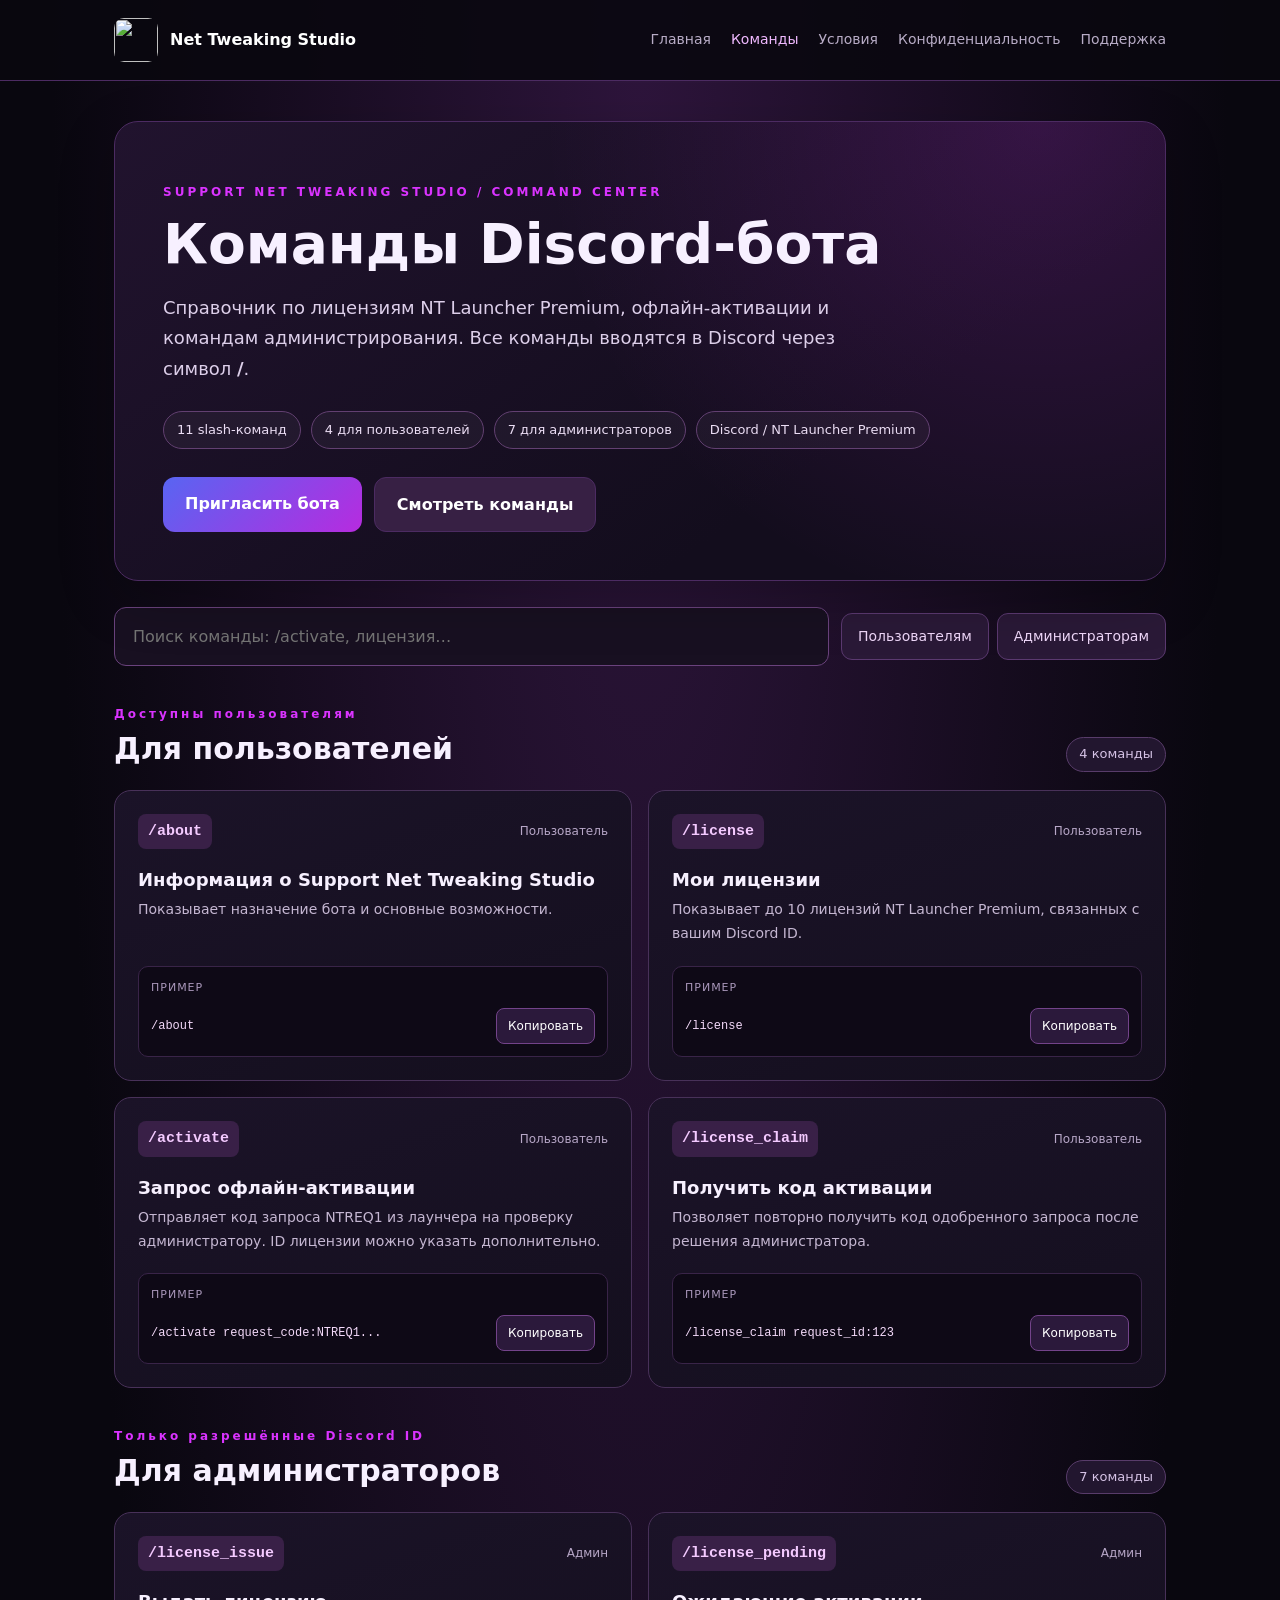
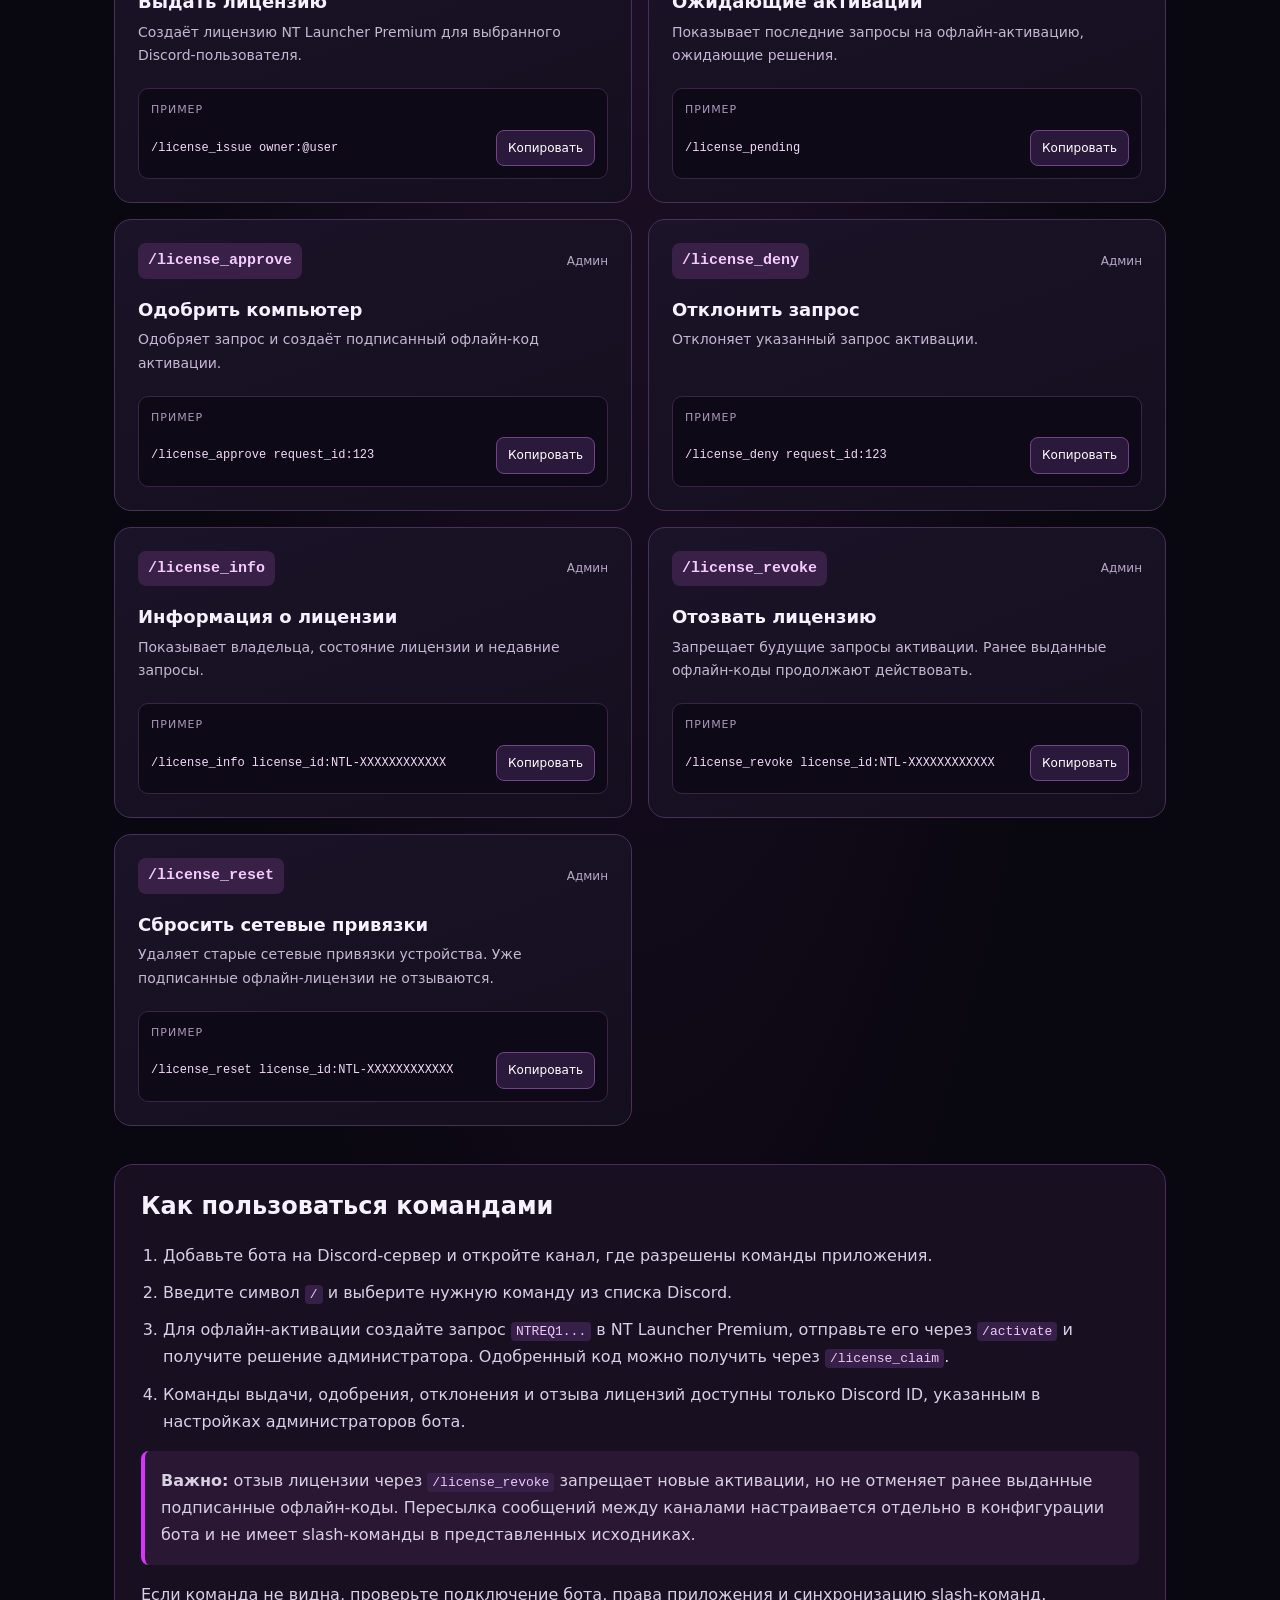
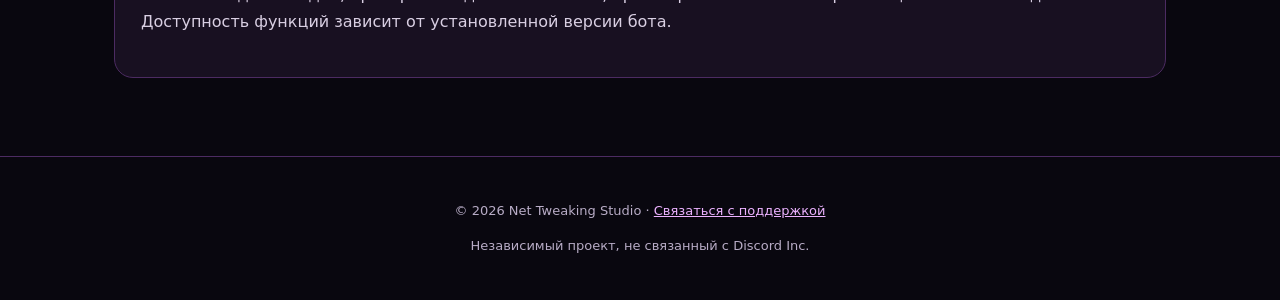
==== commands.html @ a276aeb9 "Add Discord slash command reference page" ====
<!doctype html>
<html lang="ru">
<head>
<meta charset="utf-8">
<meta name="viewport" content="width=device-width,initial-scale=1">
<meta name="description" content="Все slash-команды Discord-бота Support Net Tweaking Studio: лицензии, офлайн-активация и администрирование.">
<meta name="theme-color" content="#09070f">
<title>Команды Discord-бота | Support Net Tweaking Studio</title>
<link rel="icon" href="assets/logo.png">
<link rel="stylesheet" href="style.css">
<style>
/* Стили каталога команд. Основная тема сайта — в style.css */
.commands-intro{position:relative;overflow:hidden;border:1px solid var(--border);border-radius:24px;padding:clamp(24px,5vw,48px);background:radial-gradient(circle at 88% 0%,rgba(218,51,255,.16),transparent 48%),linear-gradient(145deg,#21132e,#130d1d 70%);box-shadow:0 18px 55px rgba(0,0,0,.22)}
.commands-intro h1{max-width:750px;margin:10px 0 14px;font-size:clamp(32px,5vw,55px);line-height:1.1}
.commands-intro .lead{max-width:740px;font-size:18px;color:#ddcfea}
.cmd-pills{display:flex;flex-wrap:wrap;gap:10px;margin-top:26px}
.cmd-pill{padding:7px 13px;border:1px solid #624071;border-radius:999px;color:#ebddf4;background:rgba(255,255,255,.04);font-size:13px}
.cmd-toolbar{display:flex;gap:12px;flex-wrap:wrap;align-items:center;justify-content:space-between;margin:26px 0}
.cmd-search{width:min(100%,480px);flex:1 1 240px;padding:15px 18px;border:1px solid #6a427d;background:#181021;color:white;border-radius:12px;font:inherit;outline:none}
.cmd-search:focus{border-color:var(--magenta);box-shadow:0 0 0 3px rgba(218,51,255,.16)}
.cmd-shortcuts{display:flex;flex-wrap:wrap;gap:8px}
.cmd-shortcuts a{display:inline-flex;padding:11px 16px;text-decoration:none;border-radius:11px;background:#2a1937;border:1px solid #5b3970;color:#f0d8fa;font-size:14px}
.cmd-shortcuts a:hover{background:#3d2251}
.cmd-section{margin:38px 0}
.cmd-section-heading{display:flex;align-items:end;justify-content:space-between;gap:12px;flex-wrap:wrap;margin-bottom:18px}
.cmd-section-heading h2{margin:4px 0;font-size:clamp(22px,3vw,30px)}
.cmd-section-heading .eyebrow{margin:0}
.cmd-count{font-size:13px;color:#d5c2e5;background:#22162f;border:1px solid #583c6a;padding:5px 12px;border-radius:30px}
.cmd-grid{display:grid;grid-template-columns:repeat(2,minmax(0,1fr));gap:16px}
.cmd-card{display:flex;flex-direction:column;min-width:0;padding:23px;border:1px solid #483159;background:linear-gradient(160deg,#1b1328,#140f1e);border-radius:17px}
.cmd-card:hover{border-color:#874ca1}
.cmd-card-top{display:flex;align-items:center;justify-content:space-between;flex-wrap:wrap;gap:10px}
.cmd-name{display:inline-block;padding:5px 10px;color:#f4caff;background:#392047;border-radius:8px;font-size:15px;font-weight:750}
.cmd-role{font-size:12px;color:#b7a7c7}
.cmd-card h3{font-size:18px;margin:19px 0 6px;line-height:1.35}
.cmd-card p{margin:0 0 20px;font-size:14px;color:#c5b7d2;flex:1}
.cmd-example{display:flex;align-items:center;flex-wrap:wrap;gap:10px;background:#0e0916;border:1px solid #392448;border-radius:10px;padding:12px}
.cmd-example span{display:block;flex-basis:100%;font-size:11px;letter-spacing:1px;text-transform:uppercase;color:#a997ba}
.cmd-example code{font-size:12px;color:#f4dafa;overflow-wrap:anywhere;flex:1}
.cmd-copy{border:1px solid #73438a;border-radius:8px;background:#2b193b;color:white;padding:7px 11px;cursor:pointer;font:inherit;font-size:12px}
.cmd-copy:hover{background:#4b2461}
.cmd-copy:focus-visible{outline:2px solid white;outline-offset:2px}
.cmd-help{background:#181021;border:1px solid var(--border);border-radius:19px;padding:26px;margin:38px 0}
.cmd-help h2{margin-top:0}
.cmd-help ol{padding-left:22px}
.cmd-help li{margin:10px 0}
.cmd-help code{background:#372047;color:#f0c6ff;border-radius:4px;padding:2px 5px}
.cmd-help a{overflow-wrap:anywhere}
.cmd-empty{color:#dabee7;padding:20px;background:#1d1429;border-radius:12px}
[hidden]{display:none!important}
@media(max-width:720px){.cmd-grid{grid-template-columns:1fr}.cmd-card{padding:18px}.cmd-toolbar{align-items:stretch}.cmd-shortcuts{width:100%}.cmd-shortcuts a{flex:1;justify-content:center}.cmd-example{align-items:flex-start}}
@media(prefers-reduced-motion:reduce){html{scroll-behavior:auto}}
</style>
</head>
<body>
<a href="#main" style="position:absolute;left:-9999px;top:auto" onfocus="this.style.left='12px'" onblur="this.style.left='-9999px'">Перейти к командам</a>
<header class="site-header">
<nav class="navigation" aria-label="Навигация">
<a class="brand" href="index.html"><img src="assets/logo.png" class="logo" alt="" width="44" height="44"><span>Net Tweaking Studio</span></a>
<div class="nav-links"><a href="index.html">Главная</a><a href="commands.html" aria-current="page" style="color:#f0b9ff">Команды</a><a href="terms.html">Условия</a><a href="privacy.html">Конфиденциальность</a><a href="support.html">Поддержка</a></div>
</nav>
</header>
<main class="container" id="main">
<section class="commands-intro">
<p class="eyebrow">SUPPORT NET TWEAKING STUDIO / COMMAND CENTER</p>
<h1>Команды Discord-бота</h1>
<p class="lead">Справочник по лицензиям NT Launcher Premium, офлайн-активации и командам администрирования. Все команды вводятся в Discord через символ <strong>/</strong>.</p>
<div class="cmd-pills"><span class="cmd-pill">11 slash-команд</span><span class="cmd-pill">4 для пользователей</span><span class="cmd-pill">7 для администраторов</span><span class="cmd-pill">Discord / NT Launcher Premium</span></div>
<div class="actions"><a class="button button-discord" href="https://discord.com/oauth2/authorize?client_id=1554139814817964043&amp;scope=bot%20applications.commands&amp;permissions=0" target="_blank" rel="noopener noreferrer">Пригласить бота</a><a class="button button-secondary" href="#users">Смотреть команды</a></div>
</section>
<div class="cmd-toolbar">
<input id="command-search" class="cmd-search" type="search" placeholder="Поиск команды: /activate, лицензия…" aria-label="Поиск по командам" autocomplete="off">
<nav class="cmd-shortcuts" aria-label="Разделы команд"><a href="#users">Пользователям</a><a href="#admins">Администраторам</a></nav>
</div>
<p id="command-results" class="cmd-empty" role="status" hidden>По вашему запросу команды не найдены.</p>
<section class="cmd-section" id="users" aria-labelledby="users-title">
<div class="cmd-section-heading"><div><p class="eyebrow">Доступны пользователям</p><h2 id="users-title">Для пользователей</h2></div><span class="cmd-count">4 команды</span></div>
<div class="cmd-grid"><article class="cmd-card" data-command-card data-search="/about информация о support net tweaking studio показывает назначение бота и основные возможности. /about">
<div class="cmd-card-top"><code class="cmd-name">/about</code><span class="cmd-role">Пользователь</span></div>
<h3>Информация о Support Net Tweaking Studio</h3><p>Показывает назначение бота и основные возможности.</p>
<div class="cmd-example"><span>Пример</span><code>/about</code><button class="cmd-copy" type="button" data-copy="/about" aria-label="Скопировать пример команды /about">Копировать</button></div>
</article>
<article class="cmd-card" data-command-card data-search="/license мои лицензии показывает до 10 лицензий nt launcher premium, связанных с вашим discord id. /license">
<div class="cmd-card-top"><code class="cmd-name">/license</code><span class="cmd-role">Пользователь</span></div>
<h3>Мои лицензии</h3><p>Показывает до 10 лицензий NT Launcher Premium, связанных с вашим Discord ID.</p>
<div class="cmd-example"><span>Пример</span><code>/license</code><button class="cmd-copy" type="button" data-copy="/license" aria-label="Скопировать пример команды /license">Копировать</button></div>
</article>
<article class="cmd-card" data-command-card data-search="/activate запрос офлайн-активации отправляет код запроса ntreq1 из лаунчера на проверку администратору. id лицензии можно указать дополнительно. /activate request_code:ntreq1...">
<div class="cmd-card-top"><code class="cmd-name">/activate</code><span class="cmd-role">Пользователь</span></div>
<h3>Запрос офлайн-активации</h3><p>Отправляет код запроса NTREQ1 из лаунчера на проверку администратору. ID лицензии можно указать дополнительно.</p>
<div class="cmd-example"><span>Пример</span><code>/activate request_code:NTREQ1...</code><button class="cmd-copy" type="button" data-copy="/activate request_code:NTREQ1..." aria-label="Скопировать пример команды /activate">Копировать</button></div>
</article>
<article class="cmd-card" data-command-card data-search="/license_claim получить код активации позволяет повторно получить код одобренного запроса после решения администратора. /license_claim request_id:123">
<div class="cmd-card-top"><code class="cmd-name">/license_claim</code><span class="cmd-role">Пользователь</span></div>
<h3>Получить код активации</h3><p>Позволяет повторно получить код одобренного запроса после решения администратора.</p>
<div class="cmd-example"><span>Пример</span><code>/license_claim request_id:123</code><button class="cmd-copy" type="button" data-copy="/license_claim request_id:123" aria-label="Скопировать пример команды /license_claim">Копировать</button></div>
</article></div></section>
<section class="cmd-section" id="admins" aria-labelledby="admins-title">
<div class="cmd-section-heading"><div><p class="eyebrow">Только разрешённые Discord ID</p><h2 id="admins-title">Для администраторов</h2></div><span class="cmd-count">7 команды</span></div>
<div class="cmd-grid"><article class="cmd-card" data-command-card data-search="/license_issue выдать лицензию создаёт лицензию nt launcher premium для выбранного discord-пользователя. /license_issue owner:@user">
<div class="cmd-card-top"><code class="cmd-name">/license_issue</code><span class="cmd-role">Админ</span></div>
<h3>Выдать лицензию</h3><p>Создаёт лицензию NT Launcher Premium для выбранного Discord-пользователя.</p>
<div class="cmd-example"><span>Пример</span><code>/license_issue owner:@user</code><button class="cmd-copy" type="button" data-copy="/license_issue owner:@user" aria-label="Скопировать пример команды /license_issue">Копировать</button></div>
</article>
<article class="cmd-card" data-command-card data-search="/license_pending ожидающие активации показывает последние запросы на офлайн-активацию, ожидающие решения. /license_pending">
<div class="cmd-card-top"><code class="cmd-name">/license_pending</code><span class="cmd-role">Админ</span></div>
<h3>Ожидающие активации</h3><p>Показывает последние запросы на офлайн-активацию, ожидающие решения.</p>
<div class="cmd-example"><span>Пример</span><code>/license_pending</code><button class="cmd-copy" type="button" data-copy="/license_pending" aria-label="Скопировать пример команды /license_pending">Копировать</button></div>
</article>
<article class="cmd-card" data-command-card data-search="/license_approve одобрить компьютер одобряет запрос и создаёт подписанный офлайн-код активации. /license_approve request_id:123">
<div class="cmd-card-top"><code class="cmd-name">/license_approve</code><span class="cmd-role">Админ</span></div>
<h3>Одобрить компьютер</h3><p>Одобряет запрос и создаёт подписанный офлайн-код активации.</p>
<div class="cmd-example"><span>Пример</span><code>/license_approve request_id:123</code><button class="cmd-copy" type="button" data-copy="/license_approve request_id:123" aria-label="Скопировать пример команды /license_approve">Копировать</button></div>
</article>
<article class="cmd-card" data-command-card data-search="/license_deny отклонить запрос отклоняет указанный запрос активации. /license_deny request_id:123">
<div class="cmd-card-top"><code class="cmd-name">/license_deny</code><span class="cmd-role">Админ</span></div>
<h3>Отклонить запрос</h3><p>Отклоняет указанный запрос активации.</p>
<div class="cmd-example"><span>Пример</span><code>/license_deny request_id:123</code><button class="cmd-copy" type="button" data-copy="/license_deny request_id:123" aria-label="Скопировать пример команды /license_deny">Копировать</button></div>
</article>
<article class="cmd-card" data-command-card data-search="/license_info информация о лицензии показывает владельца, состояние лицензии и недавние запросы. /license_info license_id:ntl-xxxxxxxxxxxx">
<div class="cmd-card-top"><code class="cmd-name">/license_info</code><span class="cmd-role">Админ</span></div>
<h3>Информация о лицензии</h3><p>Показывает владельца, состояние лицензии и недавние запросы.</p>
<div class="cmd-example"><span>Пример</span><code>/license_info license_id:NTL-XXXXXXXXXXXX</code><button class="cmd-copy" type="button" data-copy="/license_info license_id:NTL-XXXXXXXXXXXX" aria-label="Скопировать пример команды /license_info">Копировать</button></div>
</article>
<article class="cmd-card" data-command-card data-search="/license_revoke отозвать лицензию запрещает будущие запросы активации. ранее выданные офлайн-коды продолжают действовать. /license_revoke license_id:ntl-xxxxxxxxxxxx">
<div class="cmd-card-top"><code class="cmd-name">/license_revoke</code><span class="cmd-role">Админ</span></div>
<h3>Отозвать лицензию</h3><p>Запрещает будущие запросы активации. Ранее выданные офлайн-коды продолжают действовать.</p>
<div class="cmd-example"><span>Пример</span><code>/license_revoke license_id:NTL-XXXXXXXXXXXX</code><button class="cmd-copy" type="button" data-copy="/license_revoke license_id:NTL-XXXXXXXXXXXX" aria-label="Скопировать пример команды /license_revoke">Копировать</button></div>
</article>
<article class="cmd-card" data-command-card data-search="/license_reset сбросить сетевые привязки удаляет старые сетевые привязки устройства. уже подписанные офлайн-лицензии не отзываются. /license_reset license_id:ntl-xxxxxxxxxxxx">
<div class="cmd-card-top"><code class="cmd-name">/license_reset</code><span class="cmd-role">Админ</span></div>
<h3>Сбросить сетевые привязки</h3><p>Удаляет старые сетевые привязки устройства. Уже подписанные офлайн-лицензии не отзываются.</p>
<div class="cmd-example"><span>Пример</span><code>/license_reset license_id:NTL-XXXXXXXXXXXX</code><button class="cmd-copy" type="button" data-copy="/license_reset license_id:NTL-XXXXXXXXXXXX" aria-label="Скопировать пример команды /license_reset">Копировать</button></div>
</article></div></section>
<section class="cmd-help" aria-labelledby="help-heading">
<h2 id="help-heading">Как пользоваться командами</h2>
<ol>
<li>Добавьте бота на Discord-сервер и откройте канал, где разрешены команды приложения.</li>
<li>Введите символ <code>/</code> и выберите нужную команду из списка Discord.</li>
<li>Для офлайн-активации создайте запрос <code>NTREQ1...</code> в NT Launcher Premium, отправьте его через <code>/activate</code> и получите решение администратора. Одобренный код можно получить через <code>/license_claim</code>.</li>
<li>Команды выдачи, одобрения, отклонения и отзыва лицензий доступны только Discord ID, указанным в настройках администраторов бота.</li>
</ol>
<p class="notice"><strong>Важно:</strong> отзыв лицензии через <code>/license_revoke</code> запрещает новые активации, но не отменяет ранее выданные подписанные офлайн-коды. Пересылка сообщений между каналами настраивается отдельно в конфигурации бота и не имеет slash-команды в представленных исходниках.</p>
<p>Если команда не видна, проверьте подключение бота, права приложения и синхронизацию slash-команд. Доступность функций зависит от установленной версии бота.</p>
</section>
</main>
<footer class="site-footer"><p>© 2026 Net Tweaking Studio · <a href="support.html">Связаться с поддержкой</a></p><p>Независимый проект, не связанный с Discord Inc.</p></footer>
<script>
(function () {
  "use strict";
  var input = document.getElementById("command-search");
  var cards = Array.prototype.slice.call(document.querySelectorAll("[data-command-card]"));
  var empty = document.getElementById("command-results");
  var sections = Array.prototype.slice.call(document.querySelectorAll(".cmd-section"));
  function filterCommands() {
    var query = input.value.trim().toLocaleLowerCase("ru");
    var shown = 0;
    cards.forEach(function (card) {
      var visible = !query || card.getAttribute("data-search").indexOf(query) !== -1;
      card.hidden = !visible;
      if (visible) shown++;
    });
    sections.forEach(function (section) {
      section.hidden = !Array.prototype.some.call(section.querySelectorAll("[data-command-card]"), function (card) { return !card.hidden; });
    });
    empty.hidden = shown !== 0;
  }
  input.addEventListener("input", filterCommands);
  Array.prototype.forEach.call(document.querySelectorAll("[data-copy]"), function (button) {
    button.addEventListener("click", async function () {
      var value = button.getAttribute("data-copy");
      try {
        await navigator.clipboard.writeText(value);
        var previous = button.textContent;
        button.textContent = "Скопировано";
        button.setAttribute("aria-label", "Пример скопирован");
        button.blur();
        window.setTimeout(function () { button.textContent = previous; button.setAttribute("aria-label", "Скопировать пример команды"); }, 1800);
      } catch (error) {
        button.textContent = "Выделите код";
      }
    });
  });
}());
</script>
</body>
</html>
---- style.css ----
:root {
  color-scheme: dark;

  --background: #09070f;
  --surface: #171021;
  --surface-hover: #21132d;

  --magenta: #da33ff;
  --magenta-dark: #9822c4;

  --text: #f7f0ff;
  --muted: #b8acc6;
  --border: #4c2b62;
}

* {
  box-sizing: border-box;
}

html {
  scroll-behavior: smooth;
}

body {
  margin: 0;
  min-height: 100vh;
  font-family: system-ui, Arial, sans-serif;
  background:
    radial-gradient(
      ellipse at top,
      #2e153c 0%,
      var(--background) 65%
    );
  color: var(--text);
  line-height: 1.7;
}

a {
  color: #ecb2ff;
}

a:hover {
  color: white;
}

/* Навигация */

.site-header {
  border-bottom: 1px solid var(--border);
  background: rgba(9, 7, 15, 0.9);
}

.navigation {
  max-width: 1100px;
  margin: auto;
  padding: 18px 24px;

  display: flex;
  justify-content: space-between;
  align-items: center;
  gap: 20px;
  flex-wrap: wrap;
}

.brand {
  display: flex;
  align-items: center;
  gap: 12px;

  color: white;
  font-weight: 800;
  text-decoration: none;
}

.logo {
  width: 44px;
  height: 44px;
  object-fit: contain;
  border-radius: 10px;
}

.nav-links {
  display: flex;
  gap: 20px;
  flex-wrap: wrap;
}

.nav-links a {
  text-decoration: none;
  font-size: 14px;
  color: var(--muted);
}

.nav-links a:hover {
  color: var(--magenta);
}

/* Контент */

.container {
  max-width: 1100px;
  margin: 0 auto;
  padding: 40px 24px;
}

.hero {
  overflow: hidden;
  background: var(--surface);
  border: 1px solid var(--border);
  border-radius: 22px;
  box-shadow: 0 15px 60px rgba(0, 0, 0, 0.3);
}

.banner {
  background: black;
}

.banner img {
  display: block;
  width: 100%;
  height: auto;
}

.hero-content {
  padding: 36px;
}

.eyebrow {
  color: var(--magenta);
  font-size: 12px;
  letter-spacing: 3px;
  font-weight: 800;
}

h1 {
  margin-top: 10px;
  font-size: clamp(28px, 5vw, 46px);
  line-height: 1.2;
}

h2 {
  line-height: 1.3;
}

.subtitle {
  font-size: 19px;
  color: #e2c7ed;
}

p, li {
  color: #d9cfe3;
}

/* Кнопки */

.actions {
  display: flex;
  flex-wrap: wrap;
  gap: 12px;
  margin-top: 28px;
}

.button {
  display: inline-block;
  padding: 13px 22px;
  border-radius: 12px;

  color: white;
  font-weight: 700;
  text-decoration: none;
  text-align: center;

  transition: 0.2s ease;
}

.button-discord {
  background:
    linear-gradient(135deg, #5865f2, #b72bdf);
}

.button-discord:hover {
  color: white;
  transform: translateY(-2px);
  box-shadow: 0 0 24px rgba(218, 51, 255, 0.5);
}

.button-secondary {
  background: #372044;
  border: 1px solid var(--border);
}

.button-secondary:hover {
  color: white;
  background: #512763;
}

a:focus-visible {
  outline: 3px solid white;
  outline-offset: 4px;
}

/* Информационные блоки */

.info-grid {
  display: grid;
  grid-template-columns: repeat(3, 1fr);
  gap: 18px;
  margin-top: 30px;
}

.info-card,
.document {
  background: var(--surface);
  border: 1px solid var(--border);
  border-radius: 18px;
  padding: 28px;
}

.info-card:hover {
  background: var(--surface-hover);
}

.info-card h2 {
  font-size: 20px;
  margin-top: 0;
}

/* Юридические страницы */

.document {
  max-width: 900px;
  margin: 10px auto 40px;
}

.document h2 {
  margin-top: 32px;
  color: #f0c7ff;
}

.document ul {
  padding-left: 24px;
}

.notice {
  padding: 16px;
  border-left: 4px solid var(--magenta);
  background: #291733;
  border-radius: 8px;
}

/* Подвал */

.site-footer {
  text-align: center;
  padding: 30px 20px;
  border-top: 1px solid var(--border);
}

.site-footer p {
  font-size: 13px;
  color: var(--muted);
}

/* Телефоны */

@media (max-width: 768px) {

  .navigation {
    flex-direction: column;
    align-items: flex-start;
  }

  .info-grid {
    grid-template-columns: 1fr;
  }

  .hero-content {
    padding: 22px;
  }

  .container {
    padding: 20px 14px;
  }

  .actions {
    flex-direction: column;
  }

  .button {
    width: 100%;
  }

}
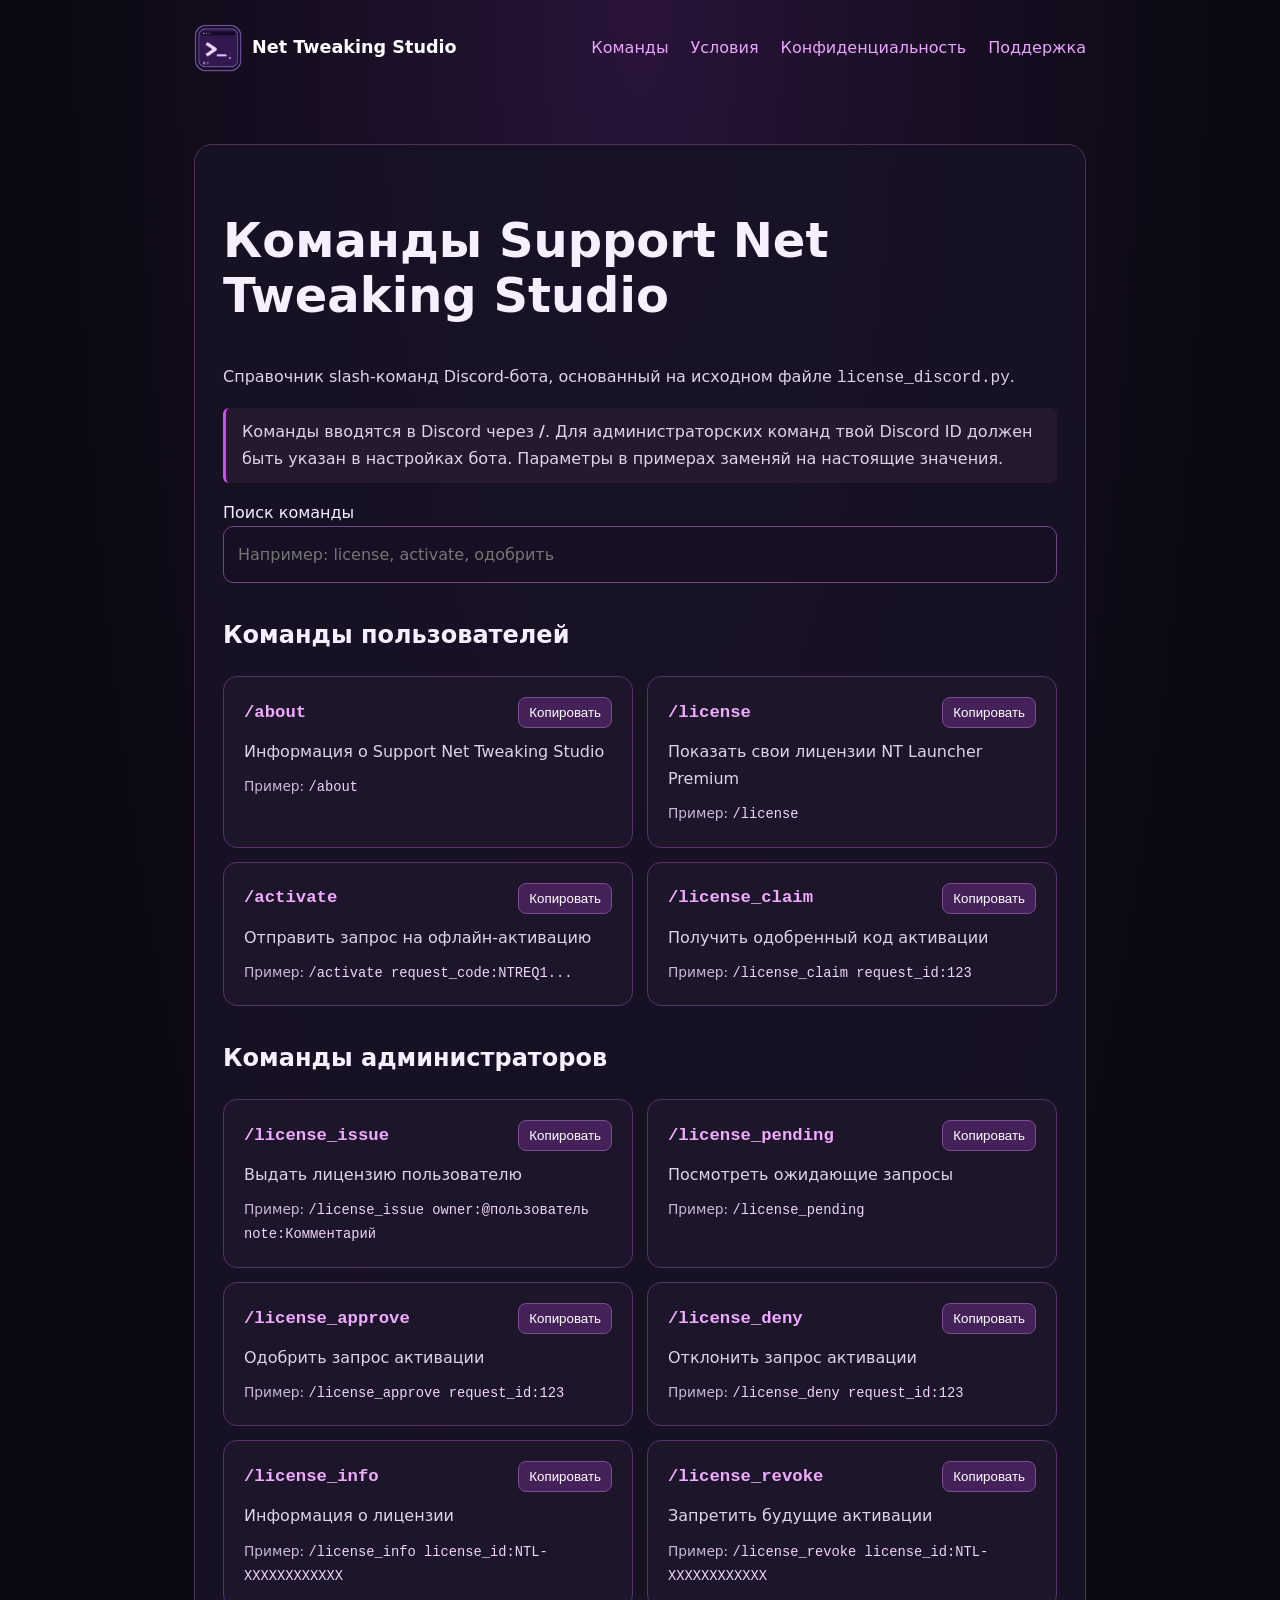
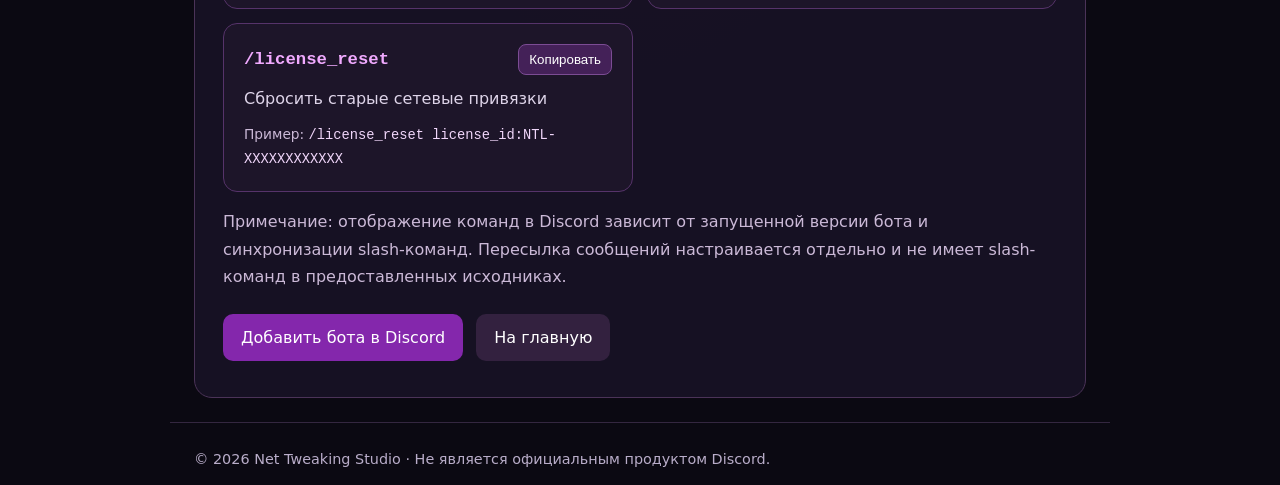
==== commit 474cfe38: "Add files via upload" ====
--- a/commands.html
+++ b/commands.html
@@ -1,187 +1,41 @@
 <!doctype html>
-<html lang="ru">
-<head>
-<meta charset="utf-8">
-<meta name="viewport" content="width=device-width,initial-scale=1">
-<meta name="description" content="Все slash-команды Discord-бота Support Net Tweaking Studio: лицензии, офлайн-активация и администрирование.">
-<meta name="theme-color" content="#09070f">
-<title>Команды Discord-бота | Support Net Tweaking Studio</title>
-<link rel="icon" href="assets/logo.png">
-<link rel="stylesheet" href="style.css">
+<html lang="ru"><head><meta charset="utf-8"><meta name="viewport" content="width=device-width,initial-scale=1">
+<meta name="description" content="Команды Discord-бота Support Net Tweaking Studio: лицензии, активация и администрирование.">
+<title>Команды бота — Support Net Tweaking Studio</title>
+<link rel="icon" href="assets/logo.png"><link rel="stylesheet" href="style.css">
 <style>
-/* Стили каталога команд. Основная тема сайта — в style.css */
-.commands-intro{position:relative;overflow:hidden;border:1px solid var(--border);border-radius:24px;padding:clamp(24px,5vw,48px);background:radial-gradient(circle at 88% 0%,rgba(218,51,255,.16),transparent 48%),linear-gradient(145deg,#21132e,#130d1d 70%);box-shadow:0 18px 55px rgba(0,0,0,.22)}
-.commands-intro h1{max-width:750px;margin:10px 0 14px;font-size:clamp(32px,5vw,55px);line-height:1.1}
-.commands-intro .lead{max-width:740px;font-size:18px;color:#ddcfea}
-.cmd-pills{display:flex;flex-wrap:wrap;gap:10px;margin-top:26px}
-.cmd-pill{padding:7px 13px;border:1px solid #624071;border-radius:999px;color:#ebddf4;background:rgba(255,255,255,.04);font-size:13px}
-.cmd-toolbar{display:flex;gap:12px;flex-wrap:wrap;align-items:center;justify-content:space-between;margin:26px 0}
-.cmd-search{width:min(100%,480px);flex:1 1 240px;padding:15px 18px;border:1px solid #6a427d;background:#181021;color:white;border-radius:12px;font:inherit;outline:none}
-.cmd-search:focus{border-color:var(--magenta);box-shadow:0 0 0 3px rgba(218,51,255,.16)}
-.cmd-shortcuts{display:flex;flex-wrap:wrap;gap:8px}
-.cmd-shortcuts a{display:inline-flex;padding:11px 16px;text-decoration:none;border-radius:11px;background:#2a1937;border:1px solid #5b3970;color:#f0d8fa;font-size:14px}
-.cmd-shortcuts a:hover{background:#3d2251}
-.cmd-section{margin:38px 0}
-.cmd-section-heading{display:flex;align-items:end;justify-content:space-between;gap:12px;flex-wrap:wrap;margin-bottom:18px}
-.cmd-section-heading h2{margin:4px 0;font-size:clamp(22px,3vw,30px)}
-.cmd-section-heading .eyebrow{margin:0}
-.cmd-count{font-size:13px;color:#d5c2e5;background:#22162f;border:1px solid #583c6a;padding:5px 12px;border-radius:30px}
-.cmd-grid{display:grid;grid-template-columns:repeat(2,minmax(0,1fr));gap:16px}
-.cmd-card{display:flex;flex-direction:column;min-width:0;padding:23px;border:1px solid #483159;background:linear-gradient(160deg,#1b1328,#140f1e);border-radius:17px}
-.cmd-card:hover{border-color:#874ca1}
-.cmd-card-top{display:flex;align-items:center;justify-content:space-between;flex-wrap:wrap;gap:10px}
-.cmd-name{display:inline-block;padding:5px 10px;color:#f4caff;background:#392047;border-radius:8px;font-size:15px;font-weight:750}
-.cmd-role{font-size:12px;color:#b7a7c7}
-.cmd-card h3{font-size:18px;margin:19px 0 6px;line-height:1.35}
-.cmd-card p{margin:0 0 20px;font-size:14px;color:#c5b7d2;flex:1}
-.cmd-example{display:flex;align-items:center;flex-wrap:wrap;gap:10px;background:#0e0916;border:1px solid #392448;border-radius:10px;padding:12px}
-.cmd-example span{display:block;flex-basis:100%;font-size:11px;letter-spacing:1px;text-transform:uppercase;color:#a997ba}
-.cmd-example code{font-size:12px;color:#f4dafa;overflow-wrap:anywhere;flex:1}
-.cmd-copy{border:1px solid #73438a;border-radius:8px;background:#2b193b;color:white;padding:7px 11px;cursor:pointer;font:inherit;font-size:12px}
-.cmd-copy:hover{background:#4b2461}
-.cmd-copy:focus-visible{outline:2px solid white;outline-offset:2px}
-.cmd-help{background:#181021;border:1px solid var(--border);border-radius:19px;padding:26px;margin:38px 0}
-.cmd-help h2{margin-top:0}
-.cmd-help ol{padding-left:22px}
-.cmd-help li{margin:10px 0}
-.cmd-help code{background:#372047;color:#f0c6ff;border-radius:4px;padding:2px 5px}
-.cmd-help a{overflow-wrap:anywhere}
-.cmd-empty{color:#dabee7;padding:20px;background:#1d1429;border-radius:12px}
-[hidden]{display:none!important}
-@media(max-width:720px){.cmd-grid{grid-template-columns:1fr}.cmd-card{padding:18px}.cmd-toolbar{align-items:stretch}.cmd-shortcuts{width:100%}.cmd-shortcuts a{flex:1;justify-content:center}.cmd-example{align-items:flex-start}}
-@media(prefers-reduced-motion:reduce){html{scroll-behavior:auto}}
-</style>
-</head>
-<body>
-<a href="#main" style="position:absolute;left:-9999px;top:auto" onfocus="this.style.left='12px'" onblur="this.style.left='-9999px'">Перейти к командам</a>
-<header class="site-header">
-<nav class="navigation" aria-label="Навигация">
-<a class="brand" href="index.html"><img src="assets/logo.png" class="logo" alt="" width="44" height="44"><span>Net Tweaking Studio</span></a>
-<div class="nav-links"><a href="index.html">Главная</a><a href="commands.html" aria-current="page" style="color:#f0b9ff">Команды</a><a href="terms.html">Условия</a><a href="privacy.html">Конфиденциальность</a><a href="support.html">Поддержка</a></div>
-</nav>
-</header>
-<main class="container" id="main">
-<section class="commands-intro">
-<p class="eyebrow">SUPPORT NET TWEAKING STUDIO / COMMAND CENTER</p>
-<h1>Команды Discord-бота</h1>
-<p class="lead">Справочник по лицензиям NT Launcher Premium, офлайн-активации и командам администрирования. Все команды вводятся в Discord через символ <strong>/</strong>.</p>
-<div class="cmd-pills"><span class="cmd-pill">11 slash-команд</span><span class="cmd-pill">4 для пользователей</span><span class="cmd-pill">7 для администраторов</span><span class="cmd-pill">Discord / NT Launcher Premium</span></div>
-<div class="actions"><a class="button button-discord" href="https://discord.com/oauth2/authorize?client_id=1554139814817964043&amp;scope=bot%20applications.commands&amp;permissions=0" target="_blank" rel="noopener noreferrer">Пригласить бота</a><a class="button button-secondary" href="#users">Смотреть команды</a></div>
-</section>
-<div class="cmd-toolbar">
-<input id="command-search" class="cmd-search" type="search" placeholder="Поиск команды: /activate, лицензия…" aria-label="Поиск по командам" autocomplete="off">
-<nav class="cmd-shortcuts" aria-label="Разделы команд"><a href="#users">Пользователям</a><a href="#admins">Администраторам</a></nav>
-</div>
-<p id="command-results" class="cmd-empty" role="status" hidden>По вашему запросу команды не найдены.</p>
-<section class="cmd-section" id="users" aria-labelledby="users-title">
-<div class="cmd-section-heading"><div><p class="eyebrow">Доступны пользователям</p><h2 id="users-title">Для пользователей</h2></div><span class="cmd-count">4 команды</span></div>
-<div class="cmd-grid"><article class="cmd-card" data-command-card data-search="/about информация о support net tweaking studio показывает назначение бота и основные возможности. /about">
-<div class="cmd-card-top"><code class="cmd-name">/about</code><span class="cmd-role">Пользователь</span></div>
-<h3>Информация о Support Net Tweaking Studio</h3><p>Показывает назначение бота и основные возможности.</p>
-<div class="cmd-example"><span>Пример</span><code>/about</code><button class="cmd-copy" type="button" data-copy="/about" aria-label="Скопировать пример команды /about">Копировать</button></div>
-</article>
-<article class="cmd-card" data-command-card data-search="/license мои лицензии показывает до 10 лицензий nt launcher premium, связанных с вашим discord id. /license">
-<div class="cmd-card-top"><code class="cmd-name">/license</code><span class="cmd-role">Пользователь</span></div>
-<h3>Мои лицензии</h3><p>Показывает до 10 лицензий NT Launcher Premium, связанных с вашим Discord ID.</p>
-<div class="cmd-example"><span>Пример</span><code>/license</code><button class="cmd-copy" type="button" data-copy="/license" aria-label="Скопировать пример команды /license">Копировать</button></div>
-</article>
-<article class="cmd-card" data-command-card data-search="/activate запрос офлайн-активации отправляет код запроса ntreq1 из лаунчера на проверку администратору. id лицензии можно указать дополнительно. /activate request_code:ntreq1...">
-<div class="cmd-card-top"><code class="cmd-name">/activate</code><span class="cmd-role">Пользователь</span></div>
-<h3>Запрос офлайн-активации</h3><p>Отправляет код запроса NTREQ1 из лаунчера на проверку администратору. ID лицензии можно указать дополнительно.</p>
-<div class="cmd-example"><span>Пример</span><code>/activate request_code:NTREQ1...</code><button class="cmd-copy" type="button" data-copy="/activate request_code:NTREQ1..." aria-label="Скопировать пример команды /activate">Копировать</button></div>
-</article>
-<article class="cmd-card" data-command-card data-search="/license_claim получить код активации позволяет повторно получить код одобренного запроса после решения администратора. /license_claim request_id:123">
-<div class="cmd-card-top"><code class="cmd-name">/license_claim</code><span class="cmd-role">Пользователь</span></div>
-<h3>Получить код активации</h3><p>Позволяет повторно получить код одобренного запроса после решения администратора.</p>
-<div class="cmd-example"><span>Пример</span><code>/license_claim request_id:123</code><button class="cmd-copy" type="button" data-copy="/license_claim request_id:123" aria-label="Скопировать пример команды /license_claim">Копировать</button></div>
-</article></div></section>
-<section class="cmd-section" id="admins" aria-labelledby="admins-title">
-<div class="cmd-section-heading"><div><p class="eyebrow">Только разрешённые Discord ID</p><h2 id="admins-title">Для администраторов</h2></div><span class="cmd-count">7 команды</span></div>
-<div class="cmd-grid"><article class="cmd-card" data-command-card data-search="/license_issue выдать лицензию создаёт лицензию nt launcher premium для выбранного discord-пользователя. /license_issue owner:@user">
-<div class="cmd-card-top"><code class="cmd-name">/license_issue</code><span class="cmd-role">Админ</span></div>
-<h3>Выдать лицензию</h3><p>Создаёт лицензию NT Launcher Premium для выбранного Discord-пользователя.</p>
-<div class="cmd-example"><span>Пример</span><code>/license_issue owner:@user</code><button class="cmd-copy" type="button" data-copy="/license_issue owner:@user" aria-label="Скопировать пример команды /license_issue">Копировать</button></div>
-</article>
-<article class="cmd-card" data-command-card data-search="/license_pending ожидающие активации показывает последние запросы на офлайн-активацию, ожидающие решения. /license_pending">
-<div class="cmd-card-top"><code class="cmd-name">/license_pending</code><span class="cmd-role">Админ</span></div>
-<h3>Ожидающие активации</h3><p>Показывает последние запросы на офлайн-активацию, ожидающие решения.</p>
-<div class="cmd-example"><span>Пример</span><code>/license_pending</code><button class="cmd-copy" type="button" data-copy="/license_pending" aria-label="Скопировать пример команды /license_pending">Копировать</button></div>
-</article>
-<article class="cmd-card" data-command-card data-search="/license_approve одобрить компьютер одобряет запрос и создаёт подписанный офлайн-код активации. /license_approve request_id:123">
-<div class="cmd-card-top"><code class="cmd-name">/license_approve</code><span class="cmd-role">Админ</span></div>
-<h3>Одобрить компьютер</h3><p>Одобряет запрос и создаёт подписанный офлайн-код активации.</p>
-<div class="cmd-example"><span>Пример</span><code>/license_approve request_id:123</code><button class="cmd-copy" type="button" data-copy="/license_approve request_id:123" aria-label="Скопировать пример команды /license_approve">Копировать</button></div>
-</article>
-<article class="cmd-card" data-command-card data-search="/license_deny отклонить запрос отклоняет указанный запрос активации. /license_deny request_id:123">
-<div class="cmd-card-top"><code class="cmd-name">/license_deny</code><span class="cmd-role">Админ</span></div>
-<h3>Отклонить запрос</h3><p>Отклоняет указанный запрос активации.</p>
-<div class="cmd-example"><span>Пример</span><code>/license_deny request_id:123</code><button class="cmd-copy" type="button" data-copy="/license_deny request_id:123" aria-label="Скопировать пример команды /license_deny">Копировать</button></div>
-</article>
-<article class="cmd-card" data-command-card data-search="/license_info информация о лицензии показывает владельца, состояние лицензии и недавние запросы. /license_info license_id:ntl-xxxxxxxxxxxx">
-<div class="cmd-card-top"><code class="cmd-name">/license_info</code><span class="cmd-role">Админ</span></div>
-<h3>Информация о лицензии</h3><p>Показывает владельца, состояние лицензии и недавние запросы.</p>
-<div class="cmd-example"><span>Пример</span><code>/license_info license_id:NTL-XXXXXXXXXXXX</code><button class="cmd-copy" type="button" data-copy="/license_info license_id:NTL-XXXXXXXXXXXX" aria-label="Скопировать пример команды /license_info">Копировать</button></div>
-</article>
-<article class="cmd-card" data-command-card data-search="/license_revoke отозвать лицензию запрещает будущие запросы активации. ранее выданные офлайн-коды продолжают действовать. /license_revoke license_id:ntl-xxxxxxxxxxxx">
-<div class="cmd-card-top"><code class="cmd-name">/license_revoke</code><span class="cmd-role">Админ</span></div>
-<h3>Отозвать лицензию</h3><p>Запрещает будущие запросы активации. Ранее выданные офлайн-коды продолжают действовать.</p>
-<div class="cmd-example"><span>Пример</span><code>/license_revoke license_id:NTL-XXXXXXXXXXXX</code><button class="cmd-copy" type="button" data-copy="/license_revoke license_id:NTL-XXXXXXXXXXXX" aria-label="Скопировать пример команды /license_revoke">Копировать</button></div>
-</article>
-<article class="cmd-card" data-command-card data-search="/license_reset сбросить сетевые привязки удаляет старые сетевые привязки устройства. уже подписанные офлайн-лицензии не отзываются. /license_reset license_id:ntl-xxxxxxxxxxxx">
-<div class="cmd-card-top"><code class="cmd-name">/license_reset</code><span class="cmd-role">Админ</span></div>
-<h3>Сбросить сетевые привязки</h3><p>Удаляет старые сетевые привязки устройства. Уже подписанные офлайн-лицензии не отзываются.</p>
-<div class="cmd-example"><span>Пример</span><code>/license_reset license_id:NTL-XXXXXXXXXXXX</code><button class="cmd-copy" type="button" data-copy="/license_reset license_id:NTL-XXXXXXXXXXXX" aria-label="Скопировать пример команды /license_reset">Копировать</button></div>
-</article></div></section>
-<section class="cmd-help" aria-labelledby="help-heading">
-<h2 id="help-heading">Как пользоваться командами</h2>
-<ol>
-<li>Добавьте бота на Discord-сервер и откройте канал, где разрешены команды приложения.</li>
-<li>Введите символ <code>/</code> и выберите нужную команду из списка Discord.</li>
-<li>Для офлайн-активации создайте запрос <code>NTREQ1...</code> в NT Launcher Premium, отправьте его через <code>/activate</code> и получите решение администратора. Одобренный код можно получить через <code>/license_claim</code>.</li>
-<li>Команды выдачи, одобрения, отклонения и отзыва лицензий доступны только Discord ID, указанным в настройках администраторов бота.</li>
-</ol>
-<p class="notice"><strong>Важно:</strong> отзыв лицензии через <code>/license_revoke</code> запрещает новые активации, но не отменяет ранее выданные подписанные офлайн-коды. Пересылка сообщений между каналами настраивается отдельно в конфигурации бота и не имеет slash-команды в представленных исходниках.</p>
-<p>Если команда не видна, проверьте подключение бота, права приложения и синхронизацию slash-команд. Доступность функций зависит от установленной версии бота.</p>
-</section>
-</main>
-<footer class="site-footer"><p>© 2026 Net Tweaking Studio · <a href="support.html">Связаться с поддержкой</a></p><p>Независимый проект, не связанный с Discord Inc.</p></footer>
+.commands-intro{margin-top:24px}.command-grid{display:grid;grid-template-columns:repeat(auto-fit,minmax(min(100%,320px),1fr));gap:14px;margin-top:20px}
+.command-card{background:#1d1529;border:1px solid #56336a;border-radius:14px;padding:20px;min-width:0}
+.command-head{display:flex;justify-content:space-between;align-items:center;gap:8px;flex-wrap:wrap}
+.command-head code{font-size:1.08rem;color:#f1aaff;font-weight:700}
+.copy{background:#442158;color:#fff;border:1px solid #7c4c94;border-radius:8px;padding:7px 10px;cursor:pointer}
+.copy:hover{background:#69328a}.example{font-size:.86rem;color:#cbb9d7;overflow-wrap:anywhere}
+.example code{color:#f0d6fa}.command-card p{margin:10px 0}.search{width:100%;padding:14px;background:#170f23;color:white;border:1px solid #73458a;border-radius:10px;font:inherit}
+.section-heading{margin-top:32px}.hint{color:#cbb9d7}
+</style></head><body>
+<header><nav><a class="brand" href="index.html"><img class="logo" src="assets/logo.png" alt="NT">Net Tweaking Studio</a><a href="commands.html" aria-current="page">Команды</a><a href="terms.html">Условия</a><a href="privacy.html">Конфиденциальность</a><a href="support.html">Поддержка</a></nav></header>
+<main><section class="document commands-intro">
+<h1>Команды Support Net Tweaking Studio</h1>
+<p>Справочник slash-команд Discord-бота, основанный на исходном файле <code>license_discord.py</code>.</p>
+<p class="notice">Команды вводятся в Discord через <strong>/</strong>. Для администраторских команд твой Discord ID должен быть указан в настройках бота. Параметры в примерах заменяй на настоящие значения.</p>
+<label for="search">Поиск команды</label><input id="search" class="search" type="search" placeholder="Например: license, activate, одобрить">
+<h2 class="section-heading">Команды пользователей</h2><div class="command-grid" id="public"><article class="command-card"><div class="command-head"><code>/about</code><button type="button" class="copy" data-copy="/about" aria-label="Скопировать команду">Копировать</button></div><p>Информация о Support Net Tweaking Studio</p><div class="example">Пример: <code>/about</code></div></article>
+<article class="command-card"><div class="command-head"><code>/license</code><button type="button" class="copy" data-copy="/license" aria-label="Скопировать команду">Копировать</button></div><p>Показать свои лицензии NT Launcher Premium</p><div class="example">Пример: <code>/license</code></div></article>
+<article class="command-card"><div class="command-head"><code>/activate</code><button type="button" class="copy" data-copy="/activate" aria-label="Скопировать команду">Копировать</button></div><p>Отправить запрос на офлайн-активацию</p><div class="example">Пример: <code>/activate request_code:NTREQ1...</code></div></article>
+<article class="command-card"><div class="command-head"><code>/license_claim</code><button type="button" class="copy" data-copy="/license_claim" aria-label="Скопировать команду">Копировать</button></div><p>Получить одобренный код активации</p><div class="example">Пример: <code>/license_claim request_id:123</code></div></article></div>
+<h2 class="section-heading">Команды администраторов</h2><div class="command-grid" id="admin"><article class="command-card"><div class="command-head"><code>/license_issue</code><button type="button" class="copy" data-copy="/license_issue" aria-label="Скопировать команду">Копировать</button></div><p>Выдать лицензию пользователю</p><div class="example">Пример: <code>/license_issue owner:@пользователь note:Комментарий</code></div></article>
+<article class="command-card"><div class="command-head"><code>/license_pending</code><button type="button" class="copy" data-copy="/license_pending" aria-label="Скопировать команду">Копировать</button></div><p>Посмотреть ожидающие запросы</p><div class="example">Пример: <code>/license_pending</code></div></article>
+<article class="command-card"><div class="command-head"><code>/license_approve</code><button type="button" class="copy" data-copy="/license_approve" aria-label="Скопировать команду">Копировать</button></div><p>Одобрить запрос активации</p><div class="example">Пример: <code>/license_approve request_id:123</code></div></article>
+<article class="command-card"><div class="command-head"><code>/license_deny</code><button type="button" class="copy" data-copy="/license_deny" aria-label="Скопировать команду">Копировать</button></div><p>Отклонить запрос активации</p><div class="example">Пример: <code>/license_deny request_id:123</code></div></article>
+<article class="command-card"><div class="command-head"><code>/license_info</code><button type="button" class="copy" data-copy="/license_info" aria-label="Скопировать команду">Копировать</button></div><p>Информация о лицензии</p><div class="example">Пример: <code>/license_info license_id:NTL-XXXXXXXXXXXX</code></div></article>
+<article class="command-card"><div class="command-head"><code>/license_revoke</code><button type="button" class="copy" data-copy="/license_revoke" aria-label="Скопировать команду">Копировать</button></div><p>Запретить будущие активации</p><div class="example">Пример: <code>/license_revoke license_id:NTL-XXXXXXXXXXXX</code></div></article>
+<article class="command-card"><div class="command-head"><code>/license_reset</code><button type="button" class="copy" data-copy="/license_reset" aria-label="Скопировать команду">Копировать</button></div><p>Сбросить старые сетевые привязки</p><div class="example">Пример: <code>/license_reset license_id:NTL-XXXXXXXXXXXX</code></div></article></div>
+<p class="hint">Примечание: отображение команд в Discord зависит от запущенной версии бота и синхронизации slash-команд. Пересылка сообщений настраивается отдельно и не имеет slash-команд в предоставленных исходниках.</p>
+<a class="button" href="https://discord.com/oauth2/authorize?client_id=1554139814817964043&amp;scope=bot%20applications.commands&amp;permissions=0" target="_blank" rel="noopener noreferrer">Добавить бота в Discord</a>
+<a class="button secondary" href="index.html">На главную</a>
+</section></main><footer>© 2026 Net Tweaking Studio · Не является официальным продуктом Discord.</footer>
 <script>
-(function () {
-  "use strict";
-  var input = document.getElementById("command-search");
-  var cards = Array.prototype.slice.call(document.querySelectorAll("[data-command-card]"));
-  var empty = document.getElementById("command-results");
-  var sections = Array.prototype.slice.call(document.querySelectorAll(".cmd-section"));
-  function filterCommands() {
-    var query = input.value.trim().toLocaleLowerCase("ru");
-    var shown = 0;
-    cards.forEach(function (card) {
-      var visible = !query || card.getAttribute("data-search").indexOf(query) !== -1;
-      card.hidden = !visible;
-      if (visible) shown++;
-    });
-    sections.forEach(function (section) {
-      section.hidden = !Array.prototype.some.call(section.querySelectorAll("[data-command-card]"), function (card) { return !card.hidden; });
-    });
-    empty.hidden = shown !== 0;
-  }
-  input.addEventListener("input", filterCommands);
-  Array.prototype.forEach.call(document.querySelectorAll("[data-copy]"), function (button) {
-    button.addEventListener("click", async function () {
-      var value = button.getAttribute("data-copy");
-      try {
-        await navigator.clipboard.writeText(value);
-        var previous = button.textContent;
-        button.textContent = "Скопировано";
-        button.setAttribute("aria-label", "Пример скопирован");
-        button.blur();
-        window.setTimeout(function () { button.textContent = previous; button.setAttribute("aria-label", "Скопировать пример команды"); }, 1800);
-      } catch (error) {
-        button.textContent = "Выделите код";
-      }
-    });
-  });
-}());
-</script>
-</body>
-</html>
+const search=document.getElementById('search');
+search.addEventListener('input',()=>{const q=search.value.trim().toLowerCase();document.querySelectorAll('.command-card').forEach(card=>{card.hidden=!card.textContent.toLowerCase().includes(q)})});
+document.querySelectorAll('.copy').forEach(button=>button.addEventListener('click',async()=>{try{await navigator.clipboard.writeText(button.dataset.copy);button.textContent='Скопировано';setTimeout(()=>button.textContent='Копировать',1300)}catch(e){button.textContent='Выдели команду'}}));
+</script></body></html>
--- a/style.css
+++ b/style.css
@@ -1,294 +1 @@
-
-:root {
-  color-scheme: dark;
-
-  --background: #09070f;
-  --surface: #171021;
-  --surface-hover: #21132d;
-
-  --magenta: #da33ff;
-  --magenta-dark: #9822c4;
-
-  --text: #f7f0ff;
-  --muted: #b8acc6;
-  --border: #4c2b62;
-}
-
-* {
-  box-sizing: border-box;
-}
-
-html {
-  scroll-behavior: smooth;
-}
-
-body {
-  margin: 0;
-  min-height: 100vh;
-  font-family: system-ui, Arial, sans-serif;
-  background:
-    radial-gradient(
-      ellipse at top,
-      #2e153c 0%,
-      var(--background) 65%
-    );
-  color: var(--text);
-  line-height: 1.7;
-}
-
-a {
-  color: #ecb2ff;
-}
-
-a:hover {
-  color: white;
-}
-
-/* Навигация */
-
-.site-header {
-  border-bottom: 1px solid var(--border);
-  background: rgba(9, 7, 15, 0.9);
-}
-
-.navigation {
-  max-width: 1100px;
-  margin: auto;
-  padding: 18px 24px;
-
-  display: flex;
-  justify-content: space-between;
-  align-items: center;
-  gap: 20px;
-  flex-wrap: wrap;
-}
-
-.brand {
-  display: flex;
-  align-items: center;
-  gap: 12px;
-
-  color: white;
-  font-weight: 800;
-  text-decoration: none;
-}
-
-.logo {
-  width: 44px;
-  height: 44px;
-  object-fit: contain;
-  border-radius: 10px;
-}
-
-.nav-links {
-  display: flex;
-  gap: 20px;
-  flex-wrap: wrap;
-}
-
-.nav-links a {
-  text-decoration: none;
-  font-size: 14px;
-  color: var(--muted);
-}
-
-.nav-links a:hover {
-  color: var(--magenta);
-}
-
-/* Контент */
-
-.container {
-  max-width: 1100px;
-  margin: 0 auto;
-  padding: 40px 24px;
-}
-
-.hero {
-  overflow: hidden;
-  background: var(--surface);
-  border: 1px solid var(--border);
-  border-radius: 22px;
-  box-shadow: 0 15px 60px rgba(0, 0, 0, 0.3);
-}
-
-.banner {
-  background: black;
-}
-
-.banner img {
-  display: block;
-  width: 100%;
-  height: auto;
-}
-
-.hero-content {
-  padding: 36px;
-}
-
-.eyebrow {
-  color: var(--magenta);
-  font-size: 12px;
-  letter-spacing: 3px;
-  font-weight: 800;
-}
-
-h1 {
-  margin-top: 10px;
-  font-size: clamp(28px, 5vw, 46px);
-  line-height: 1.2;
-}
-
-h2 {
-  line-height: 1.3;
-}
-
-.subtitle {
-  font-size: 19px;
-  color: #e2c7ed;
-}
-
-p, li {
-  color: #d9cfe3;
-}
-
-/* Кнопки */
-
-.actions {
-  display: flex;
-  flex-wrap: wrap;
-  gap: 12px;
-  margin-top: 28px;
-}
-
-.button {
-  display: inline-block;
-  padding: 13px 22px;
-  border-radius: 12px;
-
-  color: white;
-  font-weight: 700;
-  text-decoration: none;
-  text-align: center;
-
-  transition: 0.2s ease;
-}
-
-.button-discord {
-  background:
-    linear-gradient(135deg, #5865f2, #b72bdf);
-}
-
-.button-discord:hover {
-  color: white;
-  transform: translateY(-2px);
-  box-shadow: 0 0 24px rgba(218, 51, 255, 0.5);
-}
-
-.button-secondary {
-  background: #372044;
-  border: 1px solid var(--border);
-}
-
-.button-secondary:hover {
-  color: white;
-  background: #512763;
-}
-
-a:focus-visible {
-  outline: 3px solid white;
-  outline-offset: 4px;
-}
-
-/* Информационные блоки */
-
-.info-grid {
-  display: grid;
-  grid-template-columns: repeat(3, 1fr);
-  gap: 18px;
-  margin-top: 30px;
-}
-
-.info-card,
-.document {
-  background: var(--surface);
-  border: 1px solid var(--border);
-  border-radius: 18px;
-  padding: 28px;
-}
-
-.info-card:hover {
-  background: var(--surface-hover);
-}
-
-.info-card h2 {
-  font-size: 20px;
-  margin-top: 0;
-}
-
-/* Юридические страницы */
-
-.document {
-  max-width: 900px;
-  margin: 10px auto 40px;
-}
-
-.document h2 {
-  margin-top: 32px;
-  color: #f0c7ff;
-}
-
-.document ul {
-  padding-left: 24px;
-}
-
-.notice {
-  padding: 16px;
-  border-left: 4px solid var(--magenta);
-  background: #291733;
-  border-radius: 8px;
-}
-
-/* Подвал */
-
-.site-footer {
-  text-align: center;
-  padding: 30px 20px;
-  border-top: 1px solid var(--border);
-}
-
-.site-footer p {
-  font-size: 13px;
-  color: var(--muted);
-}
-
-/* Телефоны */
-
-@media (max-width: 768px) {
-
-  .navigation {
-    flex-direction: column;
-    align-items: flex-start;
-  }
-
-  .info-grid {
-    grid-template-columns: 1fr;
-  }
-
-  .hero-content {
-    padding: 22px;
-  }
-
-  .container {
-    padding: 20px 14px;
-  }
-
-  .actions {
-    flex-direction: column;
-  }
-
-  .button {
-    width: 100%;
-  }
-
-}
+:root{color-scheme:dark;--bg:#0b0912;--panel:#181225;--ink:#f6efff;--muted:#b9adc9;--accent:#d648ff}*{box-sizing:border-box}body{margin:0;font:16px/1.7 system-ui,-apple-system,Segoe UI,sans-serif;background:radial-gradient(ellipse at top,#291438,#0b0912 65%);color:var(--ink)}a{color:#eaa4ff}header,main,footer{max-width:940px;margin:auto;padding:24px}nav{display:flex;gap:22px;align-items:center;flex-wrap:wrap}nav a{text-decoration:none}nav a:hover{text-decoration:underline}.brand{font-weight:800;font-size:1.1rem;margin-right:auto;color:white}.hero{margin-top:28px;border:1px solid #553365;border-radius:22px;overflow:hidden;background:var(--panel)}.hero img{width:100%;display:block}.content{padding:28px}h1{font-size:clamp(1.9rem,4vw,3rem);line-height:1.15}h2{margin-top:2em}p,li{color:#ded4e9}.button{display:inline-block;padding:10px 18px;background:#8427ac;color:white;text-decoration:none;border-radius:10px;margin:8px 8px 8px 0}.button.secondary{background:#33213f}.notice{border-left:3px solid var(--accent);padding:10px 16px;background:#25192e;border-radius:6px}footer{color:var(--muted);font-size:.9rem;border-top:1px solid #342740}.logo{width:48px;vertical-align:middle;margin-right:10px}.document{background:rgba(24,18,37,.9);border:1px solid #4b3358;border-radius:18px;padding:28px;margin-top:28px}ul{padding-left:24px}@media(max-width:500px){header,main,footer{padding:16px}.content,.document{padding:20px}}
